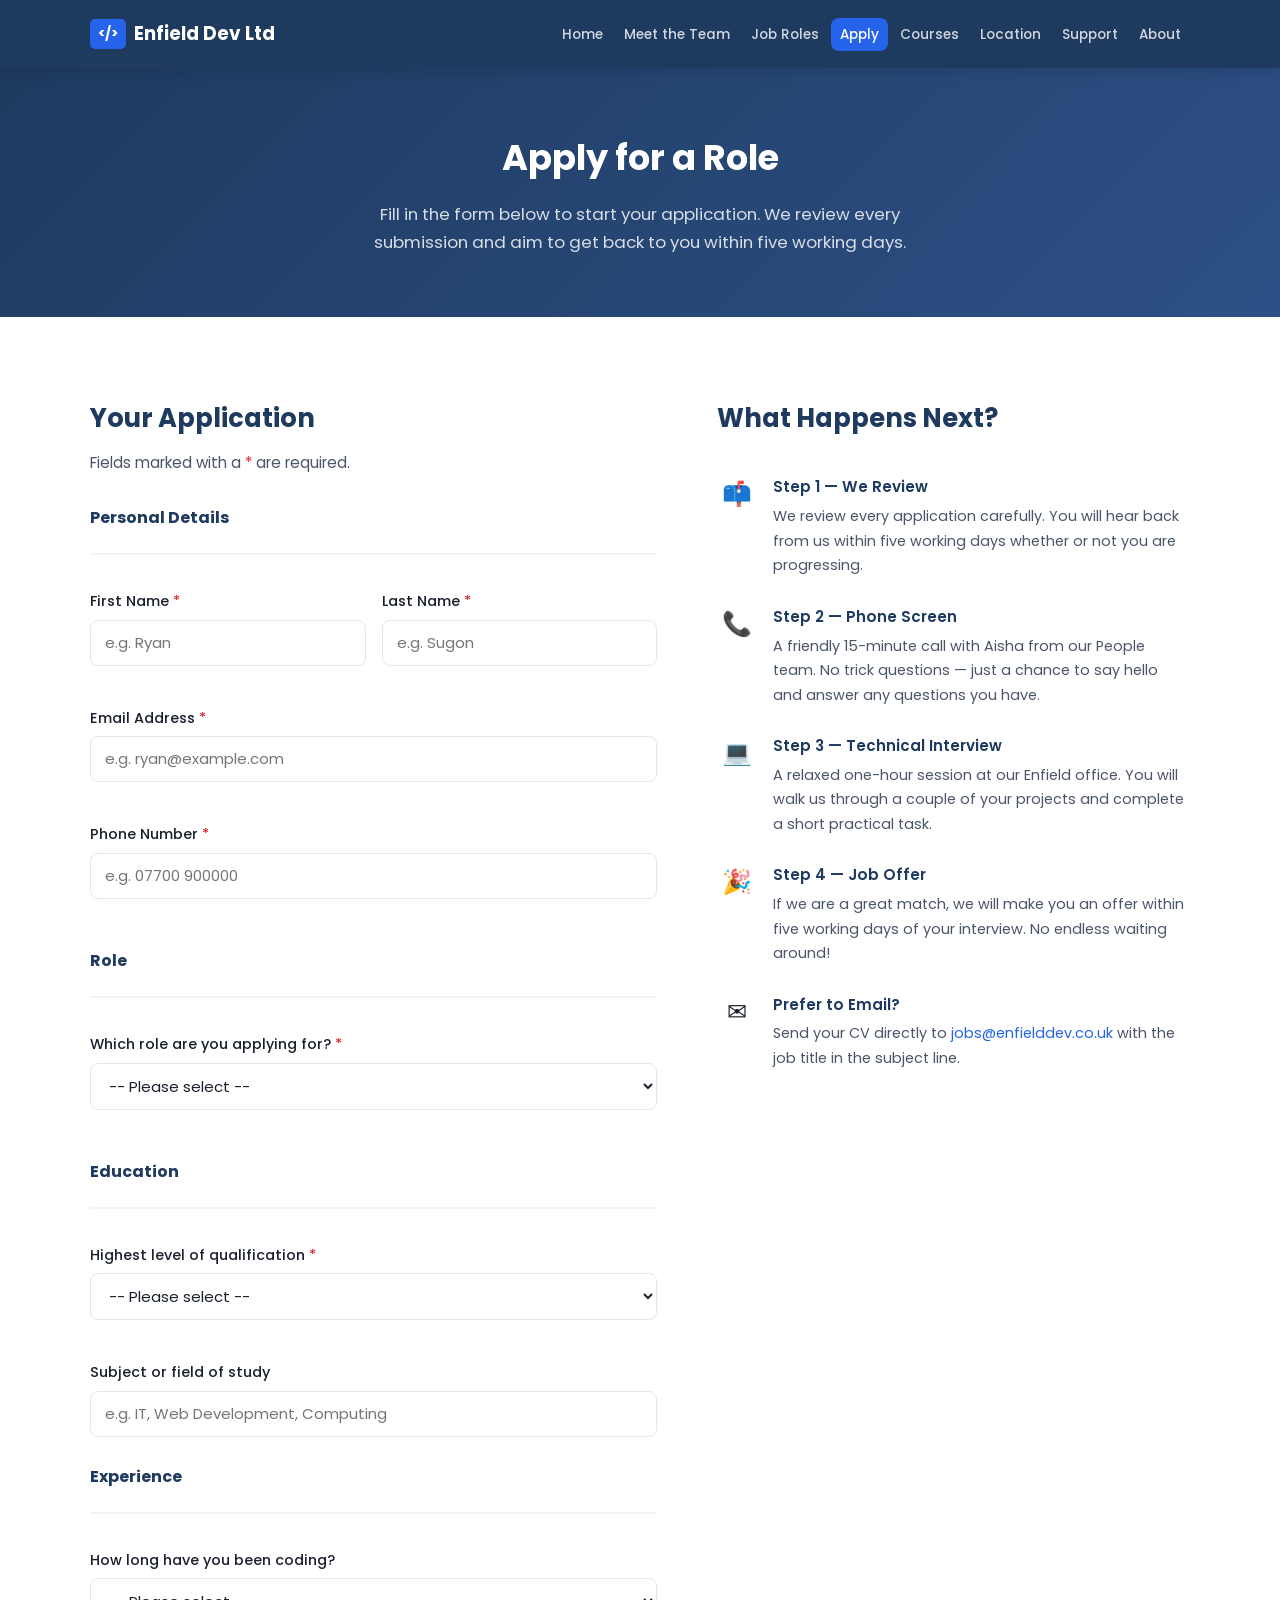
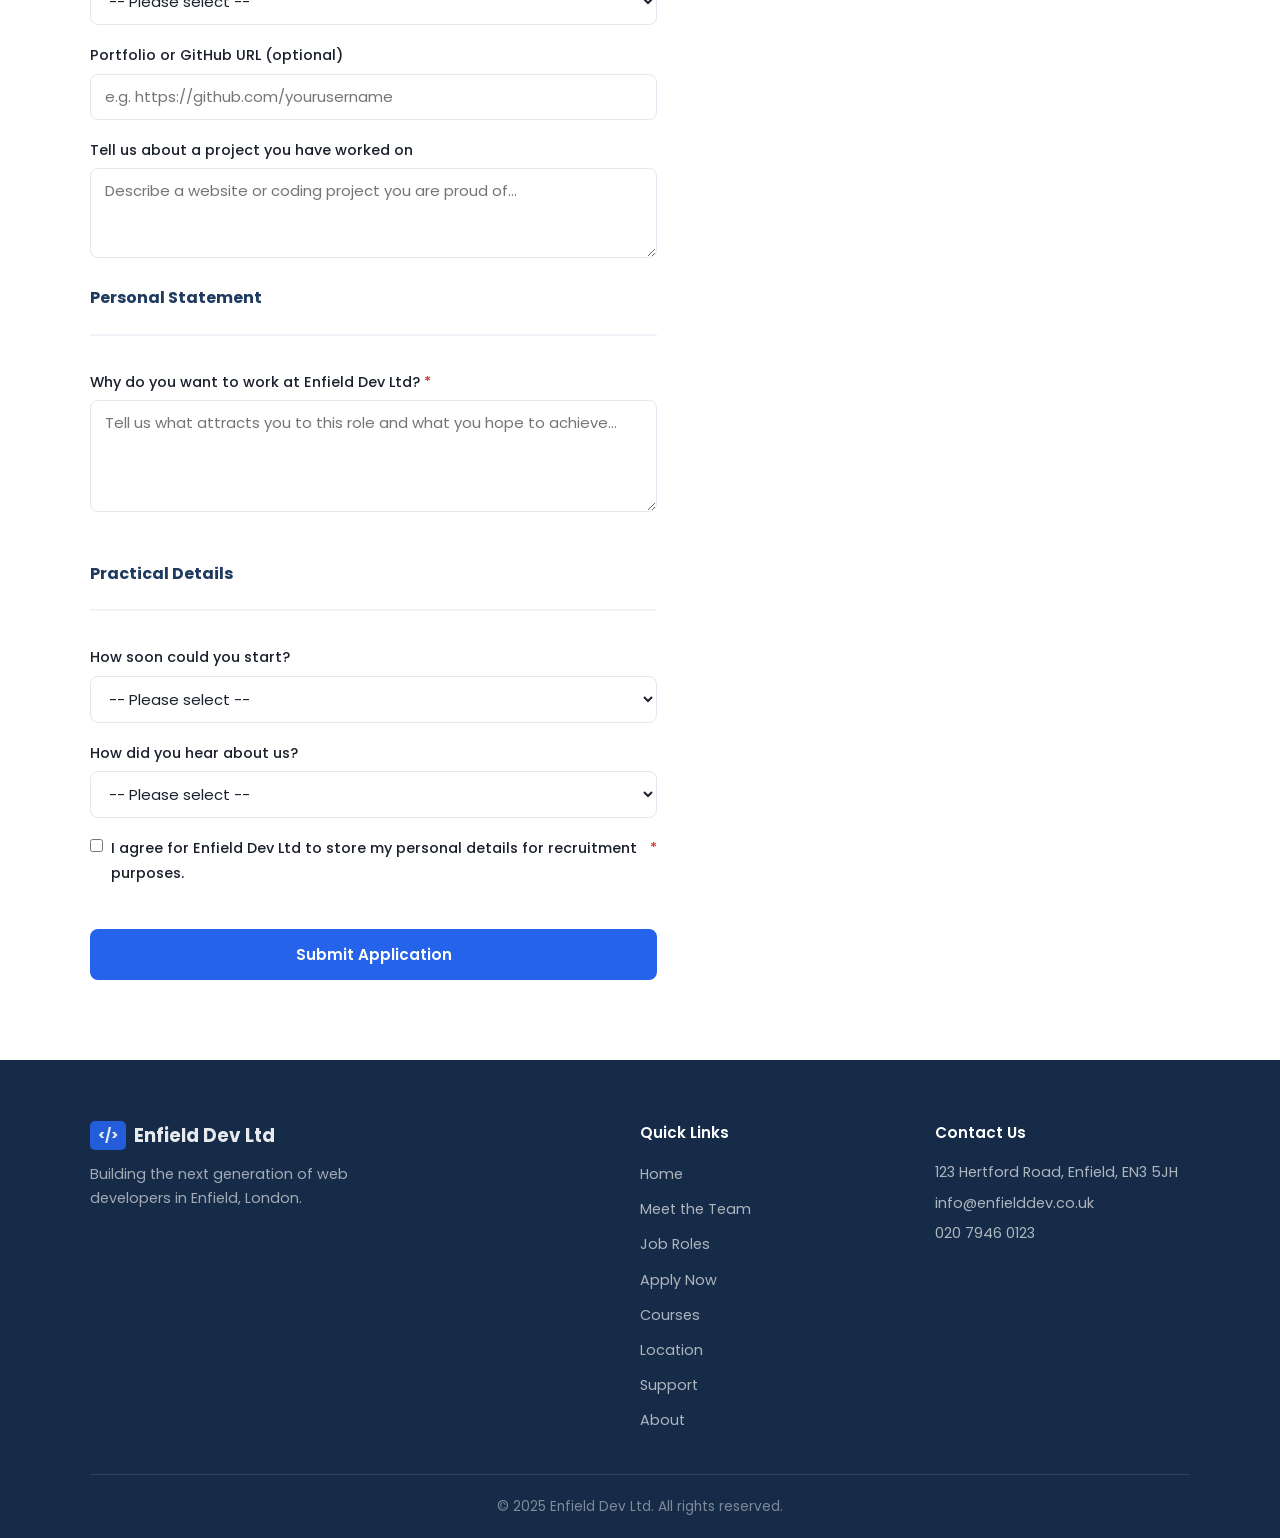
==== apply.html @ fc21119b "Add files via upload" ====
<!DOCTYPE html>
<html lang="en">
<head>
  <meta charset="UTF-8" />
  <meta name="viewport" content="width=device-width, initial-scale=1.0" />
  <title>Apply | Enfield Dev Ltd</title>
  <meta name="description" content="Apply for a web developer role at Enfield Dev Ltd. Fill in our online application form to get started." />
  <link rel="preconnect" href="https://fonts.googleapis.com" />
  <link rel="preconnect" href="https://fonts.gstatic.com" crossorigin />
  <link href="https://fonts.googleapis.com/css2?family=Poppins:wght@400;500;600;700&display=swap" rel="stylesheet" />
  <link rel="stylesheet" href="css/style.css" />
</head>
<body>

  <header class="site-header">
    <div class="container">
      <a href="index.html" class="logo">
        <span class="logo-icon">&lt;/&gt;</span>
        Enfield Dev Ltd
      </a>
      <button class="nav-toggle" id="navToggle" aria-label="Open navigation menu">
        <span></span><span></span><span></span>
      </button>
      <nav class="main-nav" id="mainNav">
        <ul>
          <li><a href="index.html">Home</a></li>
          <li><a href="team.html">Meet the Team</a></li>
          <li><a href="job-role.html">Job Roles</a></li>
          <li><a href="apply.html" class="active">Apply</a></li>
          <li><a href="courses.html">Courses</a></li>
          <li><a href="location.html">Location</a></li>
          <li><a href="support.html">Support</a></li>
          <li><a href="about-contact.html">About</a></li>
        </ul>
      </nav>
    </div>
  </header>

  <section class="page-hero">
    <div class="container">
      <h1>Apply for a Role</h1>
      <p>Fill in the form below to start your application. We review every submission and aim to get back to you within five working days.</p>
    </div>
  </section>

  <section class="section-padding">
    <div class="container">
      <div class="contact-layout">

        <!-- ===== APPLICATION FORM ===== -->
        <div class="contact-form-wrapper">
          <h2>Your Application</h2>
          <p class="form-intro">Fields marked with a <span class="required">*</span> are required.</p>

          <div class="form-success" id="applySuccess" style="display: none;">
            <p>&#10004; Thank you for applying! We have received your application and will be in touch within five working days.</p>
          </div>

          <form id="applyForm" class="contact-form" novalidate>

            <!-- Personal Details -->
            <h3 style="color: var(--primary); font-size: 1rem; margin-bottom: 4px;">Personal Details</h3>
            <hr style="border: none; border-top: 2px solid var(--light-bg); margin-bottom: 16px;" />

            <div class="form-row">
              <div class="form-group">
                <label for="applyFirstName">First Name <span class="required">*</span></label>
                <input type="text" id="applyFirstName" name="applyFirstName" placeholder="e.g. Ryan" />
                <span class="field-error" id="applyFirstNameError"></span>
              </div>
              <div class="form-group">
                <label for="applyLastName">Last Name <span class="required">*</span></label>
                <input type="text" id="applyLastName" name="applyLastName" placeholder="e.g. Sugon" />
                <span class="field-error" id="applyLastNameError"></span>
              </div>
            </div>

            <div class="form-group">
              <label for="applyEmail">Email Address <span class="required">*</span></label>
              <input type="email" id="applyEmail" name="applyEmail" placeholder="e.g. ryan@example.com" />
              <span class="field-error" id="applyEmailError"></span>
            </div>

            <div class="form-group">
              <label for="applyPhone">Phone Number <span class="required">*</span></label>
              <input type="tel" id="applyPhone" name="applyPhone" placeholder="e.g. 07700 900000" />
              <span class="field-error" id="applyPhoneError"></span>
            </div>

            <!-- Role -->
            <h3 style="color: var(--primary); font-size: 1rem; margin-bottom: 4px; margin-top: 8px;">Role</h3>
            <hr style="border: none; border-top: 2px solid var(--light-bg); margin-bottom: 16px;" />

            <div class="form-group">
              <label for="applyRole">Which role are you applying for? <span class="required">*</span></label>
              <select id="applyRole" name="applyRole">
                <option value="">-- Please select --</option>
                <option value="trainee">Trainee Web Developer (&pound;22,000 &ndash; &pound;25,000)</option>
                <option value="frontend">Junior Front-End Developer (&pound;26,000 &ndash; &pound;30,000)</option>
                <option value="fullstack">Junior Full-Stack Developer (&pound;28,000 &ndash; &pound;33,000)</option>
              </select>
              <span class="field-error" id="applyRoleError"></span>
            </div>

            <!-- Education -->
            <h3 style="color: var(--primary); font-size: 1rem; margin-bottom: 4px; margin-top: 8px;">Education</h3>
            <hr style="border: none; border-top: 2px solid var(--light-bg); margin-bottom: 16px;" />

            <div class="form-group">
              <label for="applyEducation">Highest level of qualification <span class="required">*</span></label>
              <select id="applyEducation" name="applyEducation">
                <option value="">-- Please select --</option>
                <option value="gcse">GCSEs</option>
                <option value="btec2">BTEC Level 2</option>
                <option value="btec3">BTEC Level 3</option>
                <option value="alevels">A Levels</option>
                <option value="hnd">HND / Foundation Degree</option>
                <option value="degree">Bachelor&apos;s Degree or higher</option>
                <option value="selflearner">Self-taught / online courses</option>
                <option value="other">Other</option>
              </select>
              <span class="field-error" id="applyEducationError"></span>
            </div>

            <div class="form-group">
              <label for="applySubject">Subject or field of study</label>
              <input type="text" id="applySubject" name="applySubject" placeholder="e.g. IT, Web Development, Computing" />
            </div>

            <!-- Experience -->
            <h3 style="color: var(--primary); font-size: 1rem; margin-bottom: 4px; margin-top: 8px;">Experience</h3>
            <hr style="border: none; border-top: 2px solid var(--light-bg); margin-bottom: 16px;" />

            <div class="form-group">
              <label for="applyExperience">How long have you been coding?</label>
              <select id="applyExperience" name="applyExperience">
                <option value="">-- Please select --</option>
                <option value="0-6">Less than 6 months</option>
                <option value="6-12">6 months to 1 year</option>
                <option value="1-2">1 to 2 years</option>
                <option value="2+">More than 2 years</option>
              </select>
            </div>

            <div class="form-group">
              <label for="applyPortfolio">Portfolio or GitHub URL (optional)</label>
              <input type="url" id="applyPortfolio" name="applyPortfolio" placeholder="e.g. https://github.com/yourusername" />
            </div>

            <div class="form-group">
              <label for="applyProject">Tell us about a project you have worked on</label>
              <textarea id="applyProject" name="applyProject" rows="3" placeholder="Describe a website or coding project you are proud of..."></textarea>
            </div>

            <!-- Personal Statement -->
            <h3 style="color: var(--primary); font-size: 1rem; margin-bottom: 4px; margin-top: 8px;">Personal Statement</h3>
            <hr style="border: none; border-top: 2px solid var(--light-bg); margin-bottom: 16px;" />

            <div class="form-group">
              <label for="applyStatement">Why do you want to work at Enfield Dev Ltd? <span class="required">*</span></label>
              <textarea id="applyStatement" name="applyStatement" rows="4" placeholder="Tell us what attracts you to this role and what you hope to achieve..."></textarea>
              <span class="field-error" id="applyStatementError"></span>
            </div>

            <!-- Practical Details -->
            <h3 style="color: var(--primary); font-size: 1rem; margin-bottom: 4px; margin-top: 8px;">Practical Details</h3>
            <hr style="border: none; border-top: 2px solid var(--light-bg); margin-bottom: 16px;" />

            <div class="form-group">
              <label for="applyAvailability">How soon could you start?</label>
              <select id="applyAvailability" name="applyAvailability">
                <option value="">-- Please select --</option>
                <option value="immediately">Immediately</option>
                <option value="2weeks">Within 2 weeks</option>
                <option value="1month">Within 1 month</option>
                <option value="3months">Within 3 months</option>
              </select>
            </div>

            <div class="form-group">
              <label for="applyHowHeard">How did you hear about us?</label>
              <select id="applyHowHeard" name="applyHowHeard">
                <option value="">-- Please select --</option>
                <option value="google">Google / web search</option>
                <option value="social">Social media</option>
                <option value="friend">Friend or colleague</option>
                <option value="school">School or college</option>
                <option value="indeed">Indeed / job board</option>
                <option value="other">Other</option>
              </select>
            </div>

            <!-- Consent -->
            <div class="form-group form-group-checkbox">
              <label class="checkbox-label">
                <input type="checkbox" id="applyConsent" name="applyConsent" />
                I agree for Enfield Dev Ltd to store my personal details for recruitment purposes. <span class="required">*</span>
              </label>
              <span class="field-error" id="applyConsentError"></span>
            </div>

            <button type="submit" class="btn btn-primary btn-full">Submit Application</button>

          </form>
        </div>

        <!-- ===== SIDEBAR INFO ===== -->
        <div class="contact-info">
          <h2>What Happens Next?</h2>

          <div class="info-item">
            <div class="info-icon">&#128235;</div>
            <div>
              <h3>Step 1 — We Review</h3>
              <p>We review every application carefully. You will hear back from us within five working days whether or not you are progressing.</p>
            </div>
          </div>

          <div class="info-item">
            <div class="info-icon">&#128222;</div>
            <div>
              <h3>Step 2 — Phone Screen</h3>
              <p>A friendly 15-minute call with Aisha from our People team. No trick questions — just a chance to say hello and answer any questions you have.</p>
            </div>
          </div>

          <div class="info-item">
            <div class="info-icon">&#128187;</div>
            <div>
              <h3>Step 3 — Technical Interview</h3>
              <p>A relaxed one-hour session at our Enfield office. You will walk us through a couple of your projects and complete a short practical task.</p>
            </div>
          </div>

          <div class="info-item">
            <div class="info-icon">&#127881;</div>
            <div>
              <h3>Step 4 — Job Offer</h3>
              <p>If we are a great match, we will make you an offer within five working days of your interview. No endless waiting around!</p>
            </div>
          </div>

          <div class="info-item">
            <div class="info-icon">&#9993;</div>
            <div>
              <h3>Prefer to Email?</h3>
              <p>Send your CV directly to <a href="mailto:jobs@enfielddev.co.uk">jobs@enfielddev.co.uk</a> with the job title in the subject line.</p>
            </div>
          </div>
        </div>

      </div>
    </div>
  </section>

  <footer class="site-footer">
    <div class="container">
      <div class="footer-grid">
        <div class="footer-brand">
          <a href="index.html" class="logo logo-light">
            <span class="logo-icon">&lt;/&gt;</span>
            Enfield Dev Ltd
          </a>
          <p>Building the next generation of web developers in Enfield, London.</p>
        </div>
        <div class="footer-links">
          <h4>Quick Links</h4>
          <ul>
            <li><a href="index.html">Home</a></li>
            <li><a href="team.html">Meet the Team</a></li>
            <li><a href="job-role.html">Job Roles</a></li>
            <li><a href="apply.html">Apply Now</a></li>
            <li><a href="courses.html">Courses</a></li>
            <li><a href="location.html">Location</a></li>
            <li><a href="support.html">Support</a></li>
            <li><a href="about-contact.html">About</a></li>
          </ul>
        </div>
        <div class="footer-contact-info">
          <h4>Contact Us</h4>
          <p>123 Hertford Road, Enfield, EN3 5JH</p>
          <p>info@enfielddev.co.uk</p>
          <p>020 7946 0123</p>
        </div>
      </div>
      <div class="footer-bottom">
        <p>&copy; 2025 Enfield Dev Ltd. All rights reserved.</p>
      </div>
    </div>
  </footer>

  <script src="js/script.js"></script>
</body>
</html>
---- css/style.css ----
/* ==========================================================================
   style.css — Shared stylesheet for Enfield Dev Ltd
   ========================================================================== */

/* --------------------------------------------------------------------------
   1. CSS VARIABLES (custom properties)
   -------------------------------------------------------------------------- */
:root {
  --primary:       #1e3a5f;   /* dark navy — main brand colour */
  --primary-dark:  #152b47;   /* darker shade for hover states */
  --accent:        #2563eb;   /* blue — buttons, links, highlights */
  --accent-hover:  #1d4ed8;   /* darker blue for hover */
  --light-bg:      #f0f4f8;   /* off-white section backgrounds */
  --white:         #ffffff;
  --text-dark:     #1a202c;   /* main body text */
  --text-medium:   #4a5568;   /* secondary text */
  --text-light:    #718096;   /* subtle captions */
  --border:        #e2e8f0;   /* dividers and card borders */
  --success:       #16a34a;   /* green for success messages */
  --error-red:     #dc2626;   /* red for form validation errors */
  --shadow-sm:     0 1px 3px rgba(0, 0, 0, 0.08);
  --shadow-md:     0 4px 12px rgba(0, 0, 0, 0.10);
  --shadow-lg:     0 8px 24px rgba(0, 0, 0, 0.12);
  --radius:        8px;
  --radius-lg:     14px;
}

/* --------------------------------------------------------------------------
   2. RESET & BASE STYLES
   -------------------------------------------------------------------------- */
*, *::before, *::after {
  box-sizing: border-box;
  margin: 0;
  padding: 0;
}

html {
  scroll-behavior: smooth;
}

body {
  font-family: 'Poppins', sans-serif;
  font-size: 16px;
  line-height: 1.7;
  color: var(--text-dark);
  background-color: var(--white);
}

img {
  max-width: 100%;
  display: block;
}

a {
  color: var(--accent);
  text-decoration: none;
}

a:hover {
  text-decoration: underline;
}

ul {
  list-style: none;
}

/* --------------------------------------------------------------------------
   3. LAYOUT HELPERS
   -------------------------------------------------------------------------- */
.container {
  max-width: 1140px;
  margin: 0 auto;
  padding: 0 20px;
}

.section-padding {
  padding: 80px 0;
}

.section-padding-small {
  padding: 30px 0;
}

.bg-light {
  background-color: var(--light-bg);
}

/* --------------------------------------------------------------------------
   4. TYPOGRAPHY HELPERS
   -------------------------------------------------------------------------- */
.section-title {
  font-size: 2rem;
  font-weight: 700;
  color: var(--primary);
  text-align: center;
  margin-bottom: 10px;
}

.section-subtitle {
  font-size: 1.05rem;
  color: var(--text-medium);
  text-align: center;
  margin-bottom: 50px;
}

.highlight {
  color: var(--accent);
}

/* --------------------------------------------------------------------------
   5. BUTTONS
   -------------------------------------------------------------------------- */
.btn {
  display: inline-block;
  padding: 12px 28px;
  border-radius: var(--radius);
  font-family: 'Poppins', sans-serif;
  font-size: 0.95rem;
  font-weight: 600;
  text-decoration: none;
  cursor: pointer;
  border: 2px solid transparent;
  transition: background-color 0.2s ease, color 0.2s ease, border-color 0.2s ease, transform 0.1s ease;
}

.btn:hover {
  text-decoration: none;
  transform: translateY(-1px);
}

/* Primary button — solid blue */
.btn-primary {
  background-color: var(--accent);
  color: var(--white);
  border-color: var(--accent);
}

.btn-primary:hover {
  background-color: var(--accent-hover);
  border-color: var(--accent-hover);
}

/* Outline button — transparent with border */
.btn-outline {
  background-color: transparent;
  color: var(--accent);
  border-color: var(--accent);
}

.btn-outline:hover {
  background-color: var(--accent);
  color: var(--white);
}

/* White button — for use on dark/coloured backgrounds */
.btn-white {
  background-color: var(--white);
  color: var(--primary);
  border-color: var(--white);
}

.btn-white:hover {
  background-color: var(--light-bg);
}

/* Small variant */
.btn-small {
  padding: 8px 18px;
  font-size: 0.875rem;
}

/* Full-width on mobile */
.btn-full {
  width: 100%;
  text-align: center;
}

/* --------------------------------------------------------------------------
   6. BADGES
   -------------------------------------------------------------------------- */
.badge {
  display: inline-block;
  padding: 4px 12px;
  border-radius: 20px;
  font-size: 0.78rem;
  font-weight: 600;
  text-transform: uppercase;
  letter-spacing: 0.05em;
  white-space: nowrap;
}

.badge-green {
  background-color: #dcfce7;
  color: #15803d;
}

.badge-blue {
  background-color: #dbeafe;
  color: #1d4ed8;
}

/* --------------------------------------------------------------------------
   7. SITE HEADER & NAVIGATION
   -------------------------------------------------------------------------- */
.site-header {
  background-color: var(--primary);
  position: sticky;
  top: 0;
  z-index: 100;
  box-shadow: var(--shadow-md);
}

.site-header .container {
  display: flex;
  align-items: center;
  justify-content: space-between;
  height: 68px;
}

/* Logo */
.logo {
  display: flex;
  align-items: center;
  gap: 8px;
  font-size: 1.15rem;
  font-weight: 700;
  color: var(--white);
  text-decoration: none;
  flex-shrink: 0;
}

.logo:hover {
  text-decoration: none;
  color: var(--white);
  opacity: 0.9;
}

.logo-icon {
  background-color: var(--accent);
  color: var(--white);
  padding: 3px 8px;
  border-radius: 5px;
  font-size: 0.85rem;
  font-weight: 700;
}

/* Light logo variant (footer) */
.logo-light {
  color: var(--white);
  opacity: 0.9;
}

.logo-light:hover {
  opacity: 1;
}

/* Main navigation */
.main-nav ul {
  display: flex;
  gap: 3px;
  align-items: center;
}

.main-nav a {
  color: rgba(255, 255, 255, 0.8);
  text-decoration: none;
  font-size: 0.85rem;
  font-weight: 500;
  padding: 7px 9px;
  border-radius: var(--radius);
  transition: color 0.2s, background-color 0.2s;
}

.main-nav a:hover {
  color: var(--white);
  background-color: rgba(255, 255, 255, 0.1);
  text-decoration: none;
}

.main-nav a.active {
  color: var(--white);
  background-color: var(--accent);
}

/* Hamburger toggle button (hidden on desktop) */
.nav-toggle {
  display: none;
  flex-direction: column;
  justify-content: space-between;
  width: 28px;
  height: 20px;
  background: none;
  border: none;
  cursor: pointer;
  padding: 0;
}

.nav-toggle span {
  display: block;
  height: 2px;
  width: 100%;
  background-color: var(--white);
  border-radius: 2px;
  transition: transform 0.25s ease, opacity 0.25s ease;
}

/* Animate hamburger into an X when open */
.nav-toggle.open span:nth-child(1) {
  transform: translateY(9px) rotate(45deg);
}
.nav-toggle.open span:nth-child(2) {
  opacity: 0;
}
.nav-toggle.open span:nth-child(3) {
  transform: translateY(-9px) rotate(-45deg);
}

/* --------------------------------------------------------------------------
   8. HERO SECTION
   -------------------------------------------------------------------------- */
.hero {
  background: linear-gradient(135deg, var(--primary) 0%, #2d5086 100%);
  color: var(--white);
  padding: 90px 0;
}

.hero-inner {
  display: grid;
  grid-template-columns: 1fr 1fr;
  gap: 60px;
  align-items: center;
}

.hero-content h1 {
  font-size: 2.6rem;
  font-weight: 700;
  line-height: 1.25;
  margin-bottom: 20px;
  color: var(--white);
}

.hero-text {
  font-size: 1.05rem;
  color: rgba(255, 255, 255, 0.85);
  margin-bottom: 35px;
  max-width: 520px;
}

.hero-buttons {
  display: flex;
  gap: 15px;
  flex-wrap: wrap;
}

/* Decorative code card in the hero */
.hero-visual {
  display: flex;
  justify-content: center;
}

.code-card {
  background-color: #0f1d30;
  border-radius: var(--radius-lg);
  overflow: hidden;
  width: 100%;
  max-width: 420px;
  box-shadow: var(--shadow-lg);
}

.code-bar {
  background-color: #1c2d3e;
  padding: 10px 14px;
  display: flex;
  gap: 7px;
  align-items: center;
}

.dot {
  width: 12px;
  height: 12px;
  border-radius: 50%;
}
.dot-red    { background-color: #ff5f57; }
.dot-yellow { background-color: #febc2e; }
.dot-green  { background-color: #28c840; }

.code-block {
  padding: 20px 24px;
  font-family: 'Courier New', Courier, monospace;
  font-size: 0.875rem;
  line-height: 1.7;
  overflow-x: auto;
}

.code-block code {
  white-space: pre;
}

/* Syntax colour helpers */
.c-purple { color: #c084fc; }
.c-blue   { color: #60a5fa; }
.c-green  { color: #4ade80; }
.c-grey   { color: #6b7280; }

/* --------------------------------------------------------------------------
   9. BENEFIT CARDS GRID
   -------------------------------------------------------------------------- */
.cards-grid {
  display: grid;
  grid-template-columns: repeat(3, 1fr);
  gap: 24px;
}

.card {
  background-color: var(--white);
  border: 1px solid var(--border);
  border-radius: var(--radius-lg);
  padding: 30px;
  text-align: center;
  transition: box-shadow 0.2s ease, transform 0.2s ease;
}

.card:hover {
  box-shadow: var(--shadow-md);
  transform: translateY(-3px);
}

.card-icon {
  font-size: 2.5rem;
  margin-bottom: 14px;
}

.card h3 {
  font-size: 1.1rem;
  font-weight: 600;
  color: var(--primary);
  margin-bottom: 10px;
}

.card p {
  font-size: 0.93rem;
  color: var(--text-medium);
  line-height: 1.6;
}

/* --------------------------------------------------------------------------
   10. JOB CARDS (homepage)
   -------------------------------------------------------------------------- */
.job-list {
  display: flex;
  flex-direction: column;
  gap: 20px;
  margin-bottom: 40px;
}

.job-card {
  background-color: var(--white);
  border: 1px solid var(--border);
  border-radius: var(--radius-lg);
  padding: 28px;
  transition: box-shadow 0.2s ease;
}

.job-card:hover {
  box-shadow: var(--shadow-md);
}

.job-card-header {
  display: flex;
  justify-content: space-between;
  align-items: flex-start;
  gap: 16px;
  margin-bottom: 12px;
  flex-wrap: wrap;
}

.job-title {
  font-size: 1.15rem;
  font-weight: 600;
  color: var(--primary);
  margin-bottom: 4px;
}

.job-meta {
  font-size: 0.875rem;
  color: var(--text-medium);
  margin-top: 4px;
}

.job-card p {
  font-size: 0.95rem;
  color: var(--text-medium);
  margin-bottom: 18px;
}

.section-cta {
  text-align: center;
  margin-top: 10px;
}

/* --------------------------------------------------------------------------
   11. TESTIMONIALS
   -------------------------------------------------------------------------- */
.testimonial-grid {
  display: grid;
  grid-template-columns: repeat(4, 1fr);
  gap: 24px;
}

.testimonial-card {
  background-color: var(--white);
  border: 1px solid var(--border);
  border-radius: var(--radius-lg);
  padding: 30px;
  font-style: normal;
  transition: box-shadow 0.2s ease;
}

.testimonial-card:hover {
  box-shadow: var(--shadow-md);
}

.testimonial-card p {
  font-size: 0.95rem;
  color: var(--text-dark);
  line-height: 1.75;
  margin-bottom: 24px;
  font-style: italic;
}

.testimonial-card footer {
  display: flex;
  align-items: center;
  gap: 14px;
}

.testimonial-avatar {
  width: 44px;
  height: 44px;
  border-radius: 50%;
  background-color: var(--accent);
  color: var(--white);
  display: flex;
  align-items: center;
  justify-content: center;
  font-size: 0.8rem;
  font-weight: 700;
  flex-shrink: 0;
}

.testimonial-card footer strong {
  display: block;
  font-size: 0.9rem;
  color: var(--text-dark);
}

.testimonial-card footer span {
  font-size: 0.8rem;
  color: var(--text-light);
}

/* --------------------------------------------------------------------------
   12. CTA BANNER
   -------------------------------------------------------------------------- */
.cta-banner {
  background: linear-gradient(135deg, var(--accent) 0%, #1d4ed8 100%);
  color: var(--white);
  padding: 70px 0;
  text-align: center;
}

.cta-banner h2 {
  font-size: 2rem;
  font-weight: 700;
  margin-bottom: 12px;
  color: var(--white);
}

.cta-banner p {
  font-size: 1.05rem;
  color: rgba(255, 255, 255, 0.85);
  margin-bottom: 30px;
}

/* --------------------------------------------------------------------------
   13. PAGE HERO (inner pages)
   -------------------------------------------------------------------------- */
.page-hero {
  background: linear-gradient(135deg, var(--primary) 0%, #2d5086 100%);
  color: var(--white);
  padding: 60px 0;
  text-align: center;
}

.page-hero h1 {
  font-size: 2.2rem;
  font-weight: 700;
  color: var(--white);
  margin-bottom: 12px;
}

.page-hero p {
  font-size: 1.05rem;
  color: rgba(255, 255, 255, 0.82);
  max-width: 600px;
  margin: 0 auto;
}

/* --------------------------------------------------------------------------
   14. ABOUT PAGE — TWO COLUMN LAYOUT
   -------------------------------------------------------------------------- */
.two-column {
  display: grid;
  grid-template-columns: 1fr 1fr;
  gap: 60px;
  align-items: start;
}

.two-column-text h2 {
  font-size: 1.9rem;
  font-weight: 700;
  color: var(--primary);
  margin-bottom: 20px;
}

.two-column-text p {
  color: var(--text-medium);
  margin-bottom: 16px;
  font-size: 0.97rem;
}

/* Stats grid inside the two-column layout */
.two-column-stats {
  display: grid;
  grid-template-columns: 1fr 1fr;
  gap: 20px;
}

.stat-box {
  background-color: var(--white);
  border: 1px solid var(--border);
  border-radius: var(--radius-lg);
  padding: 28px 20px;
  text-align: center;
}

.stat-number {
  font-size: 2.4rem;
  font-weight: 700;
  color: var(--accent);
  line-height: 1;
  margin-bottom: 6px;
}

.stat-label {
  font-size: 0.88rem;
  color: var(--text-medium);
  font-weight: 500;
}

/* --------------------------------------------------------------------------
   15. ABOUT PAGE — VALUES
   -------------------------------------------------------------------------- */
.values-grid {
  display: grid;
  grid-template-columns: repeat(2, 1fr);
  gap: 28px;
}

.value-item {
  background-color: var(--white);
  border: 1px solid var(--border);
  border-radius: var(--radius-lg);
  padding: 32px;
}

.value-number {
  font-size: 2.2rem;
  font-weight: 700;
  color: var(--accent);
  opacity: 0.25;
  line-height: 1;
  margin-bottom: 10px;
}

.value-item h3 {
  font-size: 1.1rem;
  font-weight: 600;
  color: var(--primary);
  margin-bottom: 10px;
}

.value-item p {
  font-size: 0.93rem;
  color: var(--text-medium);
}

/* --------------------------------------------------------------------------
   16. ABOUT PAGE — TEAM
   -------------------------------------------------------------------------- */
.team-grid {
  display: grid;
  grid-template-columns: repeat(4, 1fr);
  gap: 24px;
}

.team-card {
  background-color: var(--white);
  border: 1px solid var(--border);
  border-radius: var(--radius-lg);
  padding: 28px 20px;
  text-align: center;
  transition: box-shadow 0.2s ease;
}

.team-card:hover {
  box-shadow: var(--shadow-md);
}

.team-avatar {
  width: 70px;
  height: 70px;
  border-radius: 50%;
  color: var(--white);
  display: flex;
  align-items: center;
  justify-content: center;
  font-size: 1.1rem;
  font-weight: 700;
  margin: 0 auto 16px;
}

.team-card h3 {
  font-size: 1rem;
  font-weight: 600;
  color: var(--primary);
  margin-bottom: 4px;
}

.team-role {
  font-size: 0.83rem;
  color: var(--accent);
  font-weight: 500;
  margin-bottom: 12px;
}

.team-card p {
  font-size: 0.875rem;
  color: var(--text-medium);
  line-height: 1.6;
}

/* --------------------------------------------------------------------------
   17. ABOUT PAGE — TECH STACK
   -------------------------------------------------------------------------- */
.tech-grid {
  display: flex;
  flex-wrap: wrap;
  gap: 14px;
  justify-content: center;
}

.tech-item {
  background-color: var(--white);
  border: 2px solid var(--border);
  border-radius: var(--radius);
  padding: 10px 22px;
  transition: border-color 0.2s, background-color 0.2s;
}

.tech-item:hover {
  border-color: var(--accent);
  background-color: #eff6ff;
}

.tech-label {
  font-size: 0.95rem;
  font-weight: 600;
  color: var(--primary);
}

/* --------------------------------------------------------------------------
   18. JOBS PAGE — FILTER BAR
   -------------------------------------------------------------------------- */
.filter-bar {
  display: flex;
  align-items: center;
  gap: 16px;
  flex-wrap: wrap;
}

.filter-buttons {
  display: flex;
  gap: 10px;
  flex-wrap: wrap;
}

.filter-btn {
  padding: 8px 20px;
  border: 2px solid var(--border);
  border-radius: 24px;
  background-color: var(--white);
  font-family: 'Poppins', sans-serif;
  font-size: 0.875rem;
  font-weight: 500;
  color: var(--text-medium);
  cursor: pointer;
  transition: border-color 0.2s, background-color 0.2s, color 0.2s;
}

.filter-btn:hover {
  border-color: var(--accent);
  color: var(--accent);
}

.filter-btn.active {
  background-color: var(--accent);
  border-color: var(--accent);
  color: var(--white);
}

/* --------------------------------------------------------------------------
   19. JOBS PAGE — FULL JOB CARDS
   -------------------------------------------------------------------------- */
.job-full-card {
  background-color: var(--white);
  border: 1px solid var(--border);
  border-radius: var(--radius-lg);
  padding: 36px;
  margin-bottom: 28px;
  transition: box-shadow 0.2s ease;
}

.job-full-card:hover {
  box-shadow: var(--shadow-md);
}

/* Hidden class used by JS filter */
.job-full-card.hidden {
  display: none;
}

.job-full-header {
  display: flex;
  justify-content: space-between;
  align-items: flex-start;
  gap: 16px;
  margin-bottom: 28px;
  padding-bottom: 24px;
  border-bottom: 1px solid var(--border);
  flex-wrap: wrap;
}

.job-full-header h2 {
  font-size: 1.5rem;
  font-weight: 700;
  color: var(--primary);
  margin-top: 8px;
  margin-bottom: 4px;
}

.job-full-body {
  display: grid;
  grid-template-columns: 1fr 1fr;
  gap: 28px;
}

.job-section h3 {
  font-size: 1rem;
  font-weight: 600;
  color: var(--primary);
  margin-bottom: 10px;
  padding-bottom: 6px;
  border-bottom: 2px solid var(--light-bg);
}

.job-section p {
  font-size: 0.93rem;
  color: var(--text-medium);
  margin-bottom: 12px;
}

.job-list-items {
  list-style: none;
  padding: 0;
}

.job-list-items li {
  font-size: 0.93rem;
  color: var(--text-medium);
  padding: 5px 0 5px 22px;
  position: relative;
}

.job-list-items li::before {
  content: "✓";
  position: absolute;
  left: 0;
  color: var(--success);
  font-weight: 700;
}

/* --------------------------------------------------------------------------
   20. JOBS PAGE — APPLICATION PROCESS
   -------------------------------------------------------------------------- */
.process-steps {
  display: flex;
  align-items: flex-start;
  gap: 0;
  flex-wrap: wrap;
  justify-content: center;
}

.process-step {
  flex: 1;
  min-width: 180px;
  max-width: 220px;
  text-align: center;
  padding: 0 10px;
}

.step-number {
  width: 56px;
  height: 56px;
  border-radius: 50%;
  background-color: var(--accent);
  color: var(--white);
  font-size: 1.3rem;
  font-weight: 700;
  display: flex;
  align-items: center;
  justify-content: center;
  margin: 0 auto 14px;
}

.process-step h3 {
  font-size: 1rem;
  font-weight: 600;
  color: var(--primary);
  margin-bottom: 8px;
}

.process-step p {
  font-size: 0.88rem;
  color: var(--text-medium);
  line-height: 1.55;
}

.process-arrow {
  font-size: 1.5rem;
  color: var(--border);
  align-self: center;
  padding: 0 4px;
  margin-top: -30px;
}

/* --------------------------------------------------------------------------
   21. CONTACT PAGE — LAYOUT
   -------------------------------------------------------------------------- */
.contact-layout {
  display: grid;
  grid-template-columns: 1.2fr 1fr;
  gap: 60px;
  align-items: start;
}

.contact-form-wrapper h2,
.contact-info h2 {
  font-size: 1.6rem;
  font-weight: 700;
  color: var(--primary);
  margin-bottom: 10px;
}

.form-intro {
  color: var(--text-medium);
  margin-bottom: 28px;
  font-size: 0.95rem;
}

/* Contact form styles */
.contact-form {
  display: flex;
  flex-direction: column;
  gap: 18px;
}

.form-row {
  display: grid;
  grid-template-columns: 1fr 1fr;
  gap: 18px;
}

.form-group {
  display: flex;
  flex-direction: column;
  gap: 6px;
}

.form-group label {
  font-size: 0.9rem;
  font-weight: 500;
  color: var(--text-dark);
}

.required {
  color: var(--error-red);
}

.form-group input,
.form-group select,
.form-group textarea {
  width: 100%;
  padding: 11px 14px;
  border: 1.5px solid var(--border);
  border-radius: var(--radius);
  font-family: 'Poppins', sans-serif;
  font-size: 0.93rem;
  color: var(--text-dark);
  background-color: var(--white);
  transition: border-color 0.2s, box-shadow 0.2s;
  appearance: auto;
}

.form-group input:focus,
.form-group select:focus,
.form-group textarea:focus {
  outline: none;
  border-color: var(--accent);
  box-shadow: 0 0 0 3px rgba(37, 99, 235, 0.12);
}

/* Red border on invalid field after attempted submit */
.form-group input.invalid,
.form-group select.invalid,
.form-group textarea.invalid {
  border-color: var(--error-red);
}

.field-error {
  font-size: 0.8rem;
  color: var(--error-red);
  min-height: 16px;
}

/* Checkbox group */
.form-group-checkbox {
  flex-direction: row;
  align-items: flex-start;
  gap: 10px;
  flex-wrap: wrap;
}

.checkbox-label {
  font-size: 0.88rem;
  color: var(--text-medium);
  cursor: pointer;
  display: flex;
  align-items: flex-start;
  gap: 8px;
}

.checkbox-label input[type="checkbox"] {
  width: auto;
  flex-shrink: 0;
  margin-top: 3px;
  accent-color: var(--accent);
}

/* Success banner */
.form-success {
  background-color: #dcfce7;
  border: 1px solid #86efac;
  border-radius: var(--radius);
  padding: 16px 20px;
  margin-bottom: 24px;
}

.form-success p {
  color: #15803d;
  font-size: 0.95rem;
  font-weight: 500;
}

/* Contact info sidebar */
.contact-info {
  display: flex;
  flex-direction: column;
  gap: 24px;
}

.info-item {
  display: flex;
  gap: 16px;
  align-items: flex-start;
}

.info-icon {
  font-size: 1.5rem;
  flex-shrink: 0;
  width: 40px;
  text-align: center;
}

.info-item h3 {
  font-size: 0.95rem;
  font-weight: 600;
  color: var(--primary);
  margin-bottom: 4px;
}

.info-item p {
  font-size: 0.9rem;
  color: var(--text-medium);
  margin-bottom: 2px;
}

.info-item a {
  color: var(--accent);
}

.info-note {
  font-size: 0.8rem;
  color: var(--text-light);
}

/* Map placeholder */
.map-placeholder {
  background-color: var(--light-bg);
  border: 1px solid var(--border);
  border-radius: var(--radius-lg);
  min-height: 180px;
  display: flex;
  align-items: center;
  justify-content: center;
  text-align: center;
  padding: 20px;
}

.map-inner p {
  font-size: 0.95rem;
  color: var(--text-medium);
  margin-bottom: 6px;
}

.map-note {
  font-size: 0.8rem !important;
  color: var(--text-light) !important;
}

/* --------------------------------------------------------------------------
   22. CONTACT PAGE — FAQ (details/summary accordion)
   -------------------------------------------------------------------------- */
.faq-list {
  display: flex;
  flex-direction: column;
  gap: 12px;
  max-width: 780px;
  margin: 0 auto;
}

.faq-item {
  background-color: var(--white);
  border: 1px solid var(--border);
  border-radius: var(--radius);
  padding: 0;
  overflow: hidden;
}

.faq-item summary {
  padding: 16px 20px;
  font-size: 0.97rem;
  font-weight: 600;
  color: var(--primary);
  cursor: pointer;
  list-style: none;
  display: flex;
  justify-content: space-between;
  align-items: center;
  user-select: none;
}

.faq-item summary::-webkit-details-marker {
  display: none;
}

.faq-item summary::after {
  content: "+";
  font-size: 1.3rem;
  color: var(--accent);
  font-weight: 400;
  flex-shrink: 0;
}

.faq-item[open] summary::after {
  content: "−";
}

.faq-item p {
  padding: 0 20px 18px;
  font-size: 0.93rem;
  color: var(--text-medium);
  line-height: 1.7;
}

/* --------------------------------------------------------------------------
   23. SITE FOOTER
   -------------------------------------------------------------------------- */
.site-footer {
  background-color: var(--primary-dark);
  color: rgba(255, 255, 255, 0.75);
  padding-top: 60px;
}

.footer-grid {
  display: grid;
  grid-template-columns: 2fr 1fr 1fr;
  gap: 40px;
  padding-bottom: 40px;
}

.footer-brand p {
  font-size: 0.9rem;
  color: rgba(255, 255, 255, 0.6);
  margin-top: 12px;
  max-width: 280px;
  line-height: 1.6;
}

.footer-links h4,
.footer-contact-info h4 {
  font-size: 0.95rem;
  font-weight: 600;
  color: var(--white);
  margin-bottom: 14px;
}

.footer-links ul {
  display: flex;
  flex-direction: column;
  gap: 8px;
}

.footer-links a {
  font-size: 0.9rem;
  color: rgba(255, 255, 255, 0.65);
  text-decoration: none;
  transition: color 0.2s;
}

.footer-links a:hover {
  color: var(--white);
  text-decoration: none;
}

.footer-contact-info p {
  font-size: 0.9rem;
  color: rgba(255, 255, 255, 0.65);
  margin-bottom: 6px;
}

.footer-bottom {
  border-top: 1px solid rgba(255, 255, 255, 0.1);
  padding: 20px 0;
  text-align: center;
}

.footer-bottom p {
  font-size: 0.85rem;
  color: rgba(255, 255, 255, 0.45);
}

/* --------------------------------------------------------------------------
   24. RESPONSIVE — NAV COLLAPSE (max-width: 1100px)
   -------------------------------------------------------------------------- */
@media (max-width: 1100px) {
  .nav-toggle {
    display: flex;
  }

  .main-nav {
    display: none;
    position: absolute;
    top: 68px;
    left: 0;
    right: 0;
    background-color: var(--primary);
    padding: 16px 20px 24px;
    border-top: 1px solid rgba(255, 255, 255, 0.1);
    box-shadow: var(--shadow-md);
    z-index: 99;
  }

  .main-nav.open {
    display: block;
  }

  .main-nav ul {
    flex-direction: column;
    gap: 4px;
  }

  .main-nav a {
    display: block;
    padding: 10px 14px;
    font-size: 0.95rem;
  }
}

/* --------------------------------------------------------------------------
   25. RESPONSIVE — TABLET LAYOUTS (max-width: 900px)
   -------------------------------------------------------------------------- */
@media (max-width: 900px) {

  /* Hero */
  .hero-inner {
    grid-template-columns: 1fr;
    gap: 40px;
  }

  .hero-content h1 {
    font-size: 2rem;
  }

  /* Cards */
  .cards-grid {
    grid-template-columns: repeat(2, 1fr);
  }

  /* Testimonials */
  .testimonial-grid {
    grid-template-columns: repeat(2, 1fr);
  }

  /* About */
  .two-column {
    grid-template-columns: 1fr;
    gap: 40px;
  }

  .team-grid {
    grid-template-columns: repeat(2, 1fr);
  }

  .values-grid {
    grid-template-columns: 1fr;
  }

  /* Jobs */
  .job-full-body {
    grid-template-columns: 1fr;
  }

  .process-steps {
    flex-direction: column;
    align-items: center;
  }

  .process-arrow {
    transform: rotate(90deg);
    margin: 4px 0;
  }

  /* Contact */
  .contact-layout {
    grid-template-columns: 1fr;
    gap: 40px;
  }

  /* Footer */
  .footer-grid {
    grid-template-columns: 1fr;
    gap: 28px;
  }
}

/* --------------------------------------------------------------------------
   25. RESPONSIVE — MOBILE (max-width: 600px)
   -------------------------------------------------------------------------- */
@media (max-width: 600px) {
  .section-padding {
    padding: 55px 0;
  }

  .hero {
    padding: 60px 0;
  }

  .hero-content h1 {
    font-size: 1.75rem;
  }

  .hero-buttons {
    flex-direction: column;
  }

  .btn {
    text-align: center;
  }

  .section-title {
    font-size: 1.6rem;
  }

  .cards-grid {
    grid-template-columns: 1fr;
  }

  .two-column-stats {
    grid-template-columns: 1fr 1fr;
  }

  .team-grid {
    grid-template-columns: 1fr;
  }

  .form-row {
    grid-template-columns: 1fr;
  }

  .job-full-card {
    padding: 24px 18px;
  }

  .job-full-header {
    flex-direction: column;
  }

  .cta-banner h2 {
    font-size: 1.5rem;
  }

  .page-hero h1 {
    font-size: 1.75rem;
  }
}

/* ==========================================================================
   NEW PAGE STYLES
   ========================================================================== */

/* --------------------------------------------------------------------------
   COURSE CARDS (courses.html)
   Cards with external link buttons pinned to the bottom
   -------------------------------------------------------------------------- */
.course-card {
  display: flex;
  flex-direction: column;
}

.course-card p {
  flex: 1;
}

.course-card .btn {
  margin-top: 18px;
  display: block;
  text-align: center;
}

/* --------------------------------------------------------------------------
   MAP PLACEHOLDER (location.html)
   -------------------------------------------------------------------------- */
.map-placeholder-large {
  background: var(--light-bg);
  border: 2px dashed var(--border);
  border-radius: var(--radius-lg);
  min-height: 280px;
  display: flex;
  align-items: center;
  justify-content: center;
  text-align: center;
  padding: 40px 20px;
  margin-bottom: 50px;
}

/* --------------------------------------------------------------------------
   HOURS TABLE (location.html)
   -------------------------------------------------------------------------- */
.hours-table {
  width: 100%;
  border-collapse: collapse;
  margin-top: 12px;
  border-radius: var(--radius);
  overflow: hidden;
}

.hours-table th {
  text-align: left;
  padding: 10px 14px;
  background-color: var(--primary);
  color: var(--white);
  font-size: 0.875rem;
  font-weight: 600;
}

.hours-table td {
  padding: 9px 14px;
  font-size: 0.875rem;
  border-bottom: 1px solid var(--border);
  color: var(--text-medium);
}

.hours-table tr:last-child td {
  border-bottom: none;
}

.hours-table tr:nth-child(even) td {
  background-color: var(--light-bg);
}

/* --------------------------------------------------------------------------
   CAREER PROGRESSION STEPS (job-role.html)
   -------------------------------------------------------------------------- */
.progression-grid {
  display: grid;
  grid-template-columns: repeat(4, 1fr);
  margin-top: 40px;
}

.progression-step {
  text-align: center;
  padding: 30px 16px;
  border: 1px solid var(--border);
  border-right: none;
  background-color: var(--white);
  position: relative;
}

.progression-step:last-child {
  border-right: 1px solid var(--border);
  border-radius: 0 var(--radius) var(--radius) 0;
}

.progression-step:first-child {
  border-radius: var(--radius) 0 0 var(--radius);
  background-color: var(--light-bg);
}

.prog-level {
  font-size: 0.72rem;
  font-weight: 700;
  color: var(--accent);
  text-transform: uppercase;
  letter-spacing: 0.06em;
  margin-bottom: 8px;
}

.prog-title {
  font-size: 1rem;
  font-weight: 700;
  color: var(--primary);
  margin-bottom: 6px;
}

.prog-salary {
  font-size: 0.85rem;
  color: var(--text-medium);
}

/* --------------------------------------------------------------------------
   TEAM MEMBER SKILLS (team.html)
   -------------------------------------------------------------------------- */
.team-skills {
  font-size: 0.82rem;
  color: var(--text-light);
  margin-top: 8px;
  padding-top: 8px;
  border-top: 1px solid var(--border);
}

/* --------------------------------------------------------------------------
   APPLY FORM — FORM ROW (two columns side-by-side)
   -------------------------------------------------------------------------- */
.form-row {
  display: grid;
  grid-template-columns: 1fr 1fr;
  gap: 16px;
}

/* --------------------------------------------------------------------------
   RESPONSIVE — NEW PAGES (max-width: 900px)
   -------------------------------------------------------------------------- */
@media (max-width: 900px) {
  .progression-grid {
    grid-template-columns: repeat(2, 1fr);
  }

  .progression-step:nth-child(2) {
    border-right: 1px solid var(--border);
    border-radius: 0 var(--radius) 0 0;
  }

  .progression-step:first-child {
    border-radius: var(--radius) 0 0 0;
  }

  .progression-step:nth-child(3) {
    border-top: none;
    border-radius: 0 0 0 var(--radius);
  }

  .progression-step:last-child {
    border-top: none;
    border-right: 1px solid var(--border);
    border-radius: 0 0 var(--radius) 0;
  }

  .form-row {
    grid-template-columns: 1fr;
  }
}

@media (max-width: 600px) {
  .map-placeholder-large {
    min-height: 180px;
  }

  .progression-grid {
    grid-template-columns: 1fr;
  }

  .progression-step,
  .progression-step:first-child,
  .progression-step:nth-child(2),
  .progression-step:nth-child(3),
  .progression-step:last-child {
    border-right: 1px solid var(--border);
    border-radius: 0;
    border-top: none;
  }

  .progression-step:first-child {
    border-top: 1px solid var(--border);
    border-radius: var(--radius) var(--radius) 0 0;
  }

  .progression-step:last-child {
    border-radius: 0 0 var(--radius) var(--radius);
  }
}
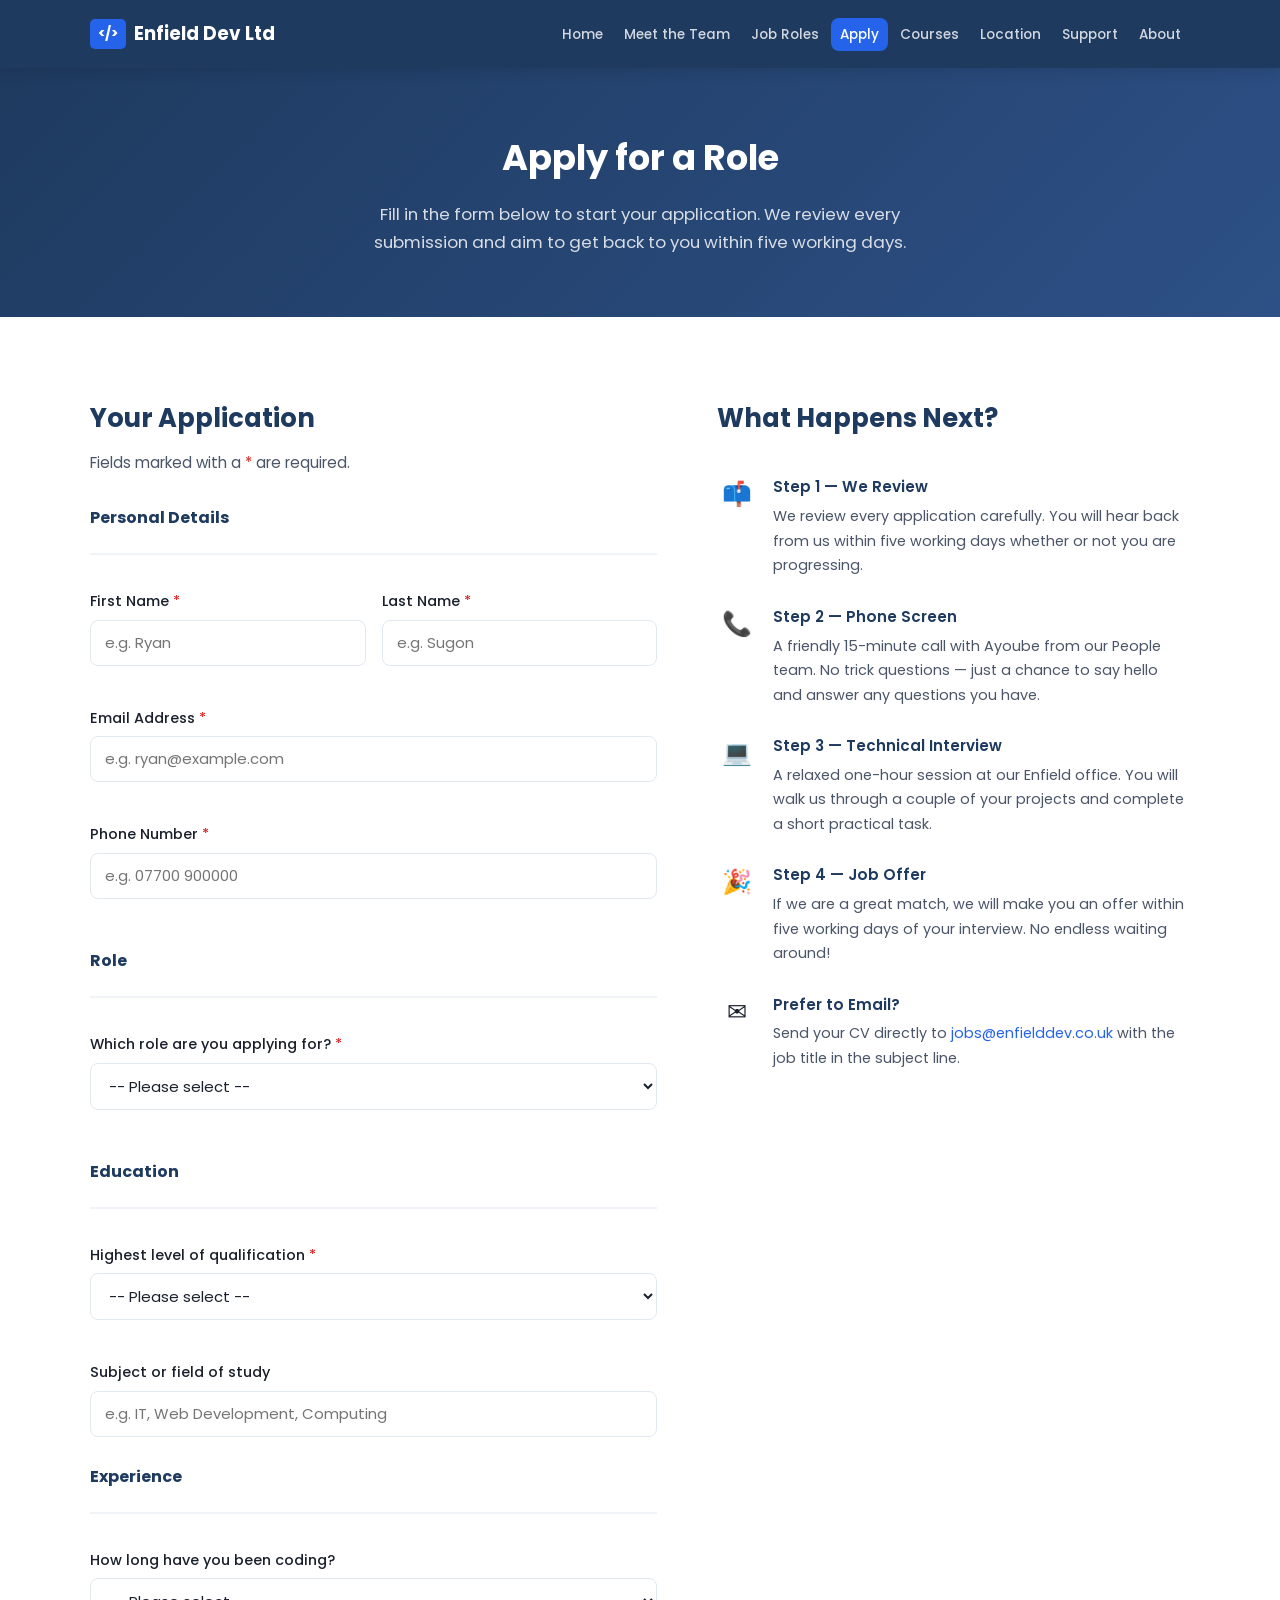
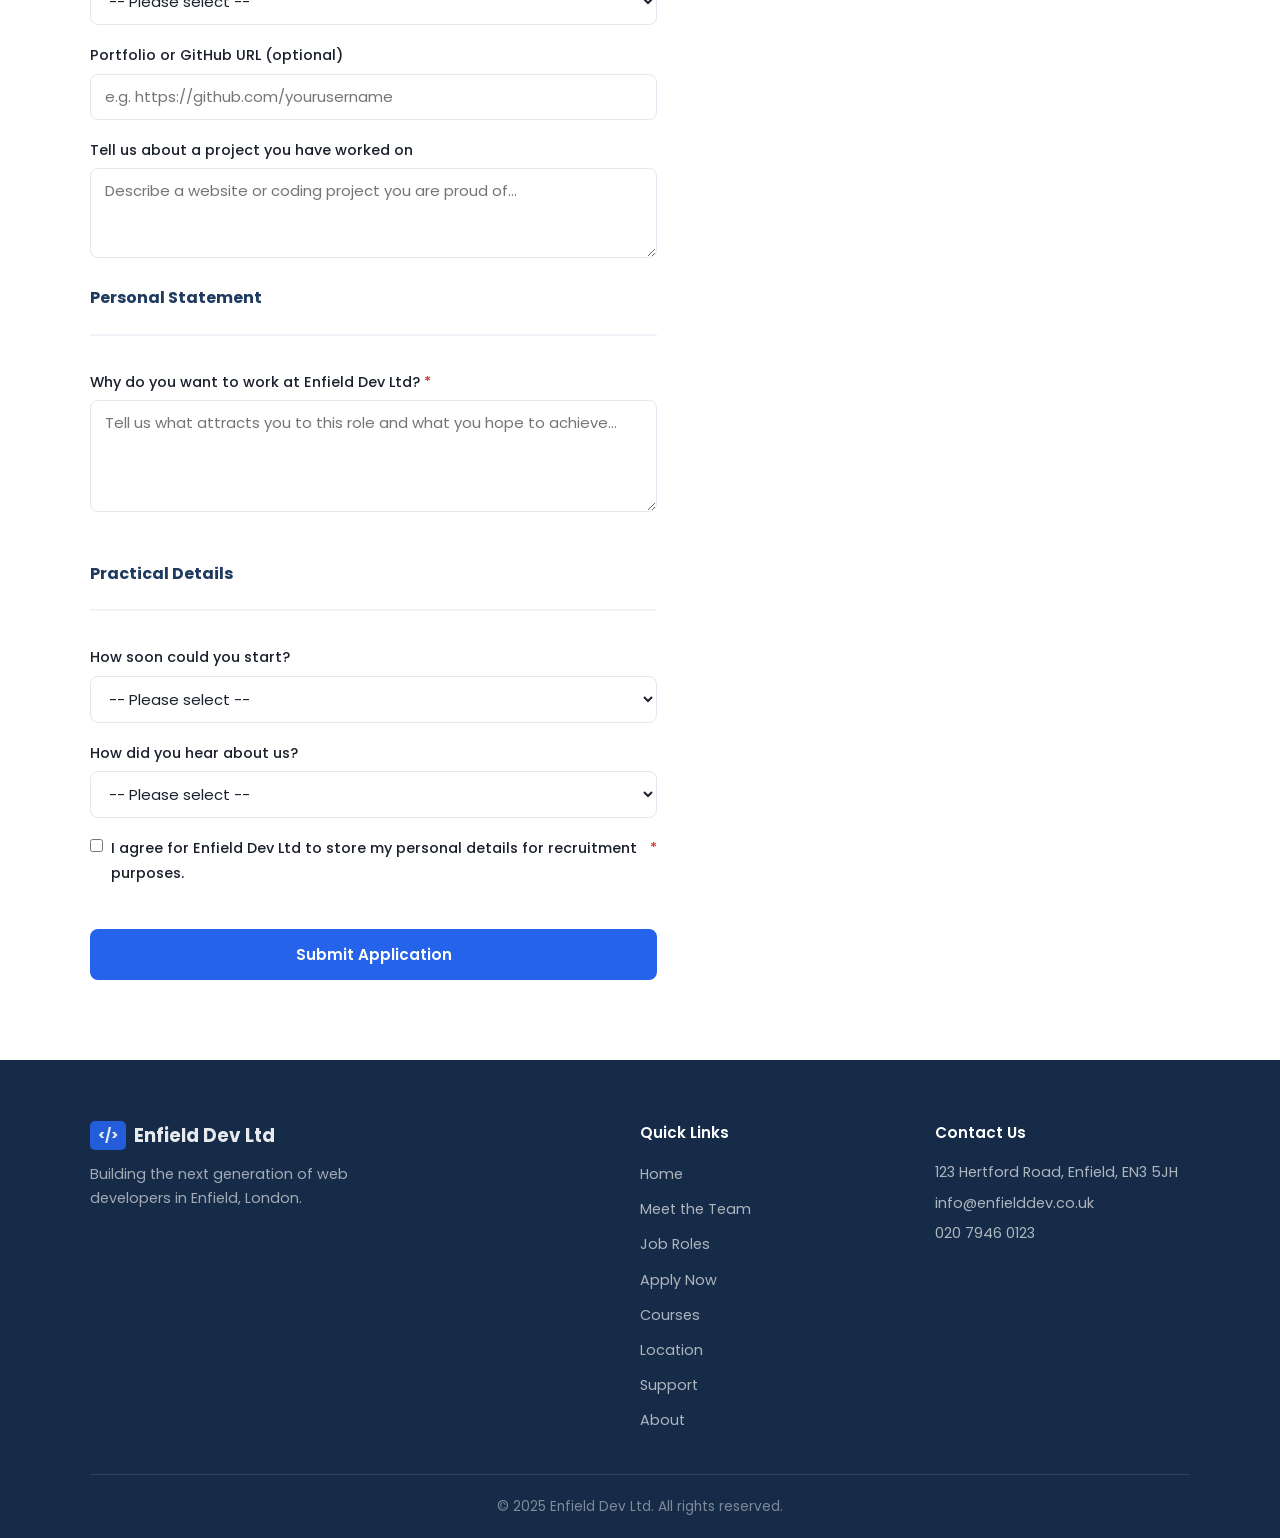
==== commit 5200055d: "Update apply.html" ====
--- a/apply.html
+++ b/apply.html
@@ -220,7 +220,7 @@
             <div class="info-icon">&#128222;</div>
             <div>
               <h3>Step 2 — Phone Screen</h3>
-              <p>A friendly 15-minute call with Aisha from our People team. No trick questions — just a chance to say hello and answer any questions you have.</p>
+              <p>A friendly 15-minute call with Ayoube from our People team. No trick questions — just a chance to say hello and answer any questions you have.</p>
             </div>
           </div>
 
